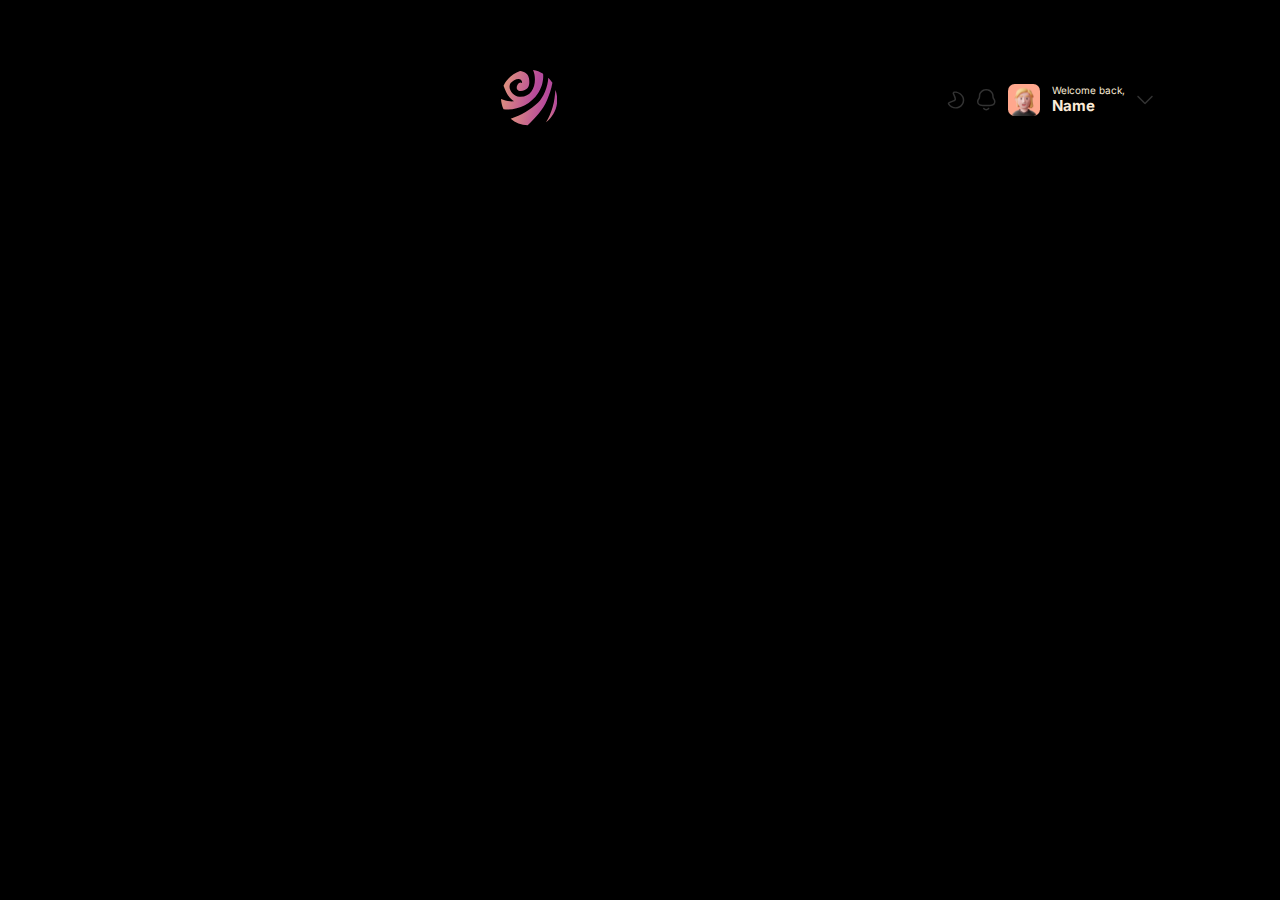
==== index.html @ 0ea274d1 "Add files via upload" ====
<!DOCTYPE html>
<html lang="en">
<head>
    <meta charset="UTF-8">
    <meta http-equiv="X-UA-Compatible" content="IE=edge">
    <meta name="viewport" content="width=device-width, initial-scale=1.0">
    <title>index</title>
    <link rel="stylesheet" href="index.css">
    <link rel="preconnect" href="https://fonts.googleapis.com">
    <link rel="preconnect" href="https://fonts.gstatic.com" crossorigin>
    <link href="https://fonts.googleapis.com/css2?family=Inter:wght@100&display=swap" rel="stylesheet">
</head>
<body>
    <header class="header">
        <div class="logo"><img src="./logo.svg" alt=""></div>
        
        <div class="head_r">
            <img class="editm" src="./mod.svg" alt="">
            <img class="editm" src="notification.svg" alt="">
            <img id="profile" class="editm" src="profile.svg" alt="">
            <div class="editm">
                <p > Welcome back, <br><h2>Name</h2></p>
            </div>
            
            <img class="editm" src="arrow.svg" alt="">
        </div>
    </header>
    




    <script src="index.js"></script>
</body>
</html>
---- index.css ----
* {
    margin: 0;
    padding: 0;
    box-sizing: border-box;
    font-family: 'Inter', sans-serif;   
    background-color: black;
}
.header {
    display: flex;
    padding-right: 15px ;
    padding-left: 15px ;
    justify-content: flex-end;
    align-items: center;
    flex-direction: row;
    /* background-color: aqua; */
    margin-left: 106px;
    margin-top: 70px;
    margin-right: 106px;
}
.head_r {
    /* width: 60px;
    height: 10px; */
    display: flex;
    flex-direction: row;
    justify-content: space-around;
    font-size: 10px;
    /* background-color: brown; */
    color: antiquewhite;
}
.logo {
    width: 60px;
    margin-left: auto;
    margin-right: auto;
    height: 60px;
}
.editm {
    margin-left: 6px;
    margin-right: 6px
}
#profile{
    background-color: #FFA78D;
    border-radius: 6.66px;
}
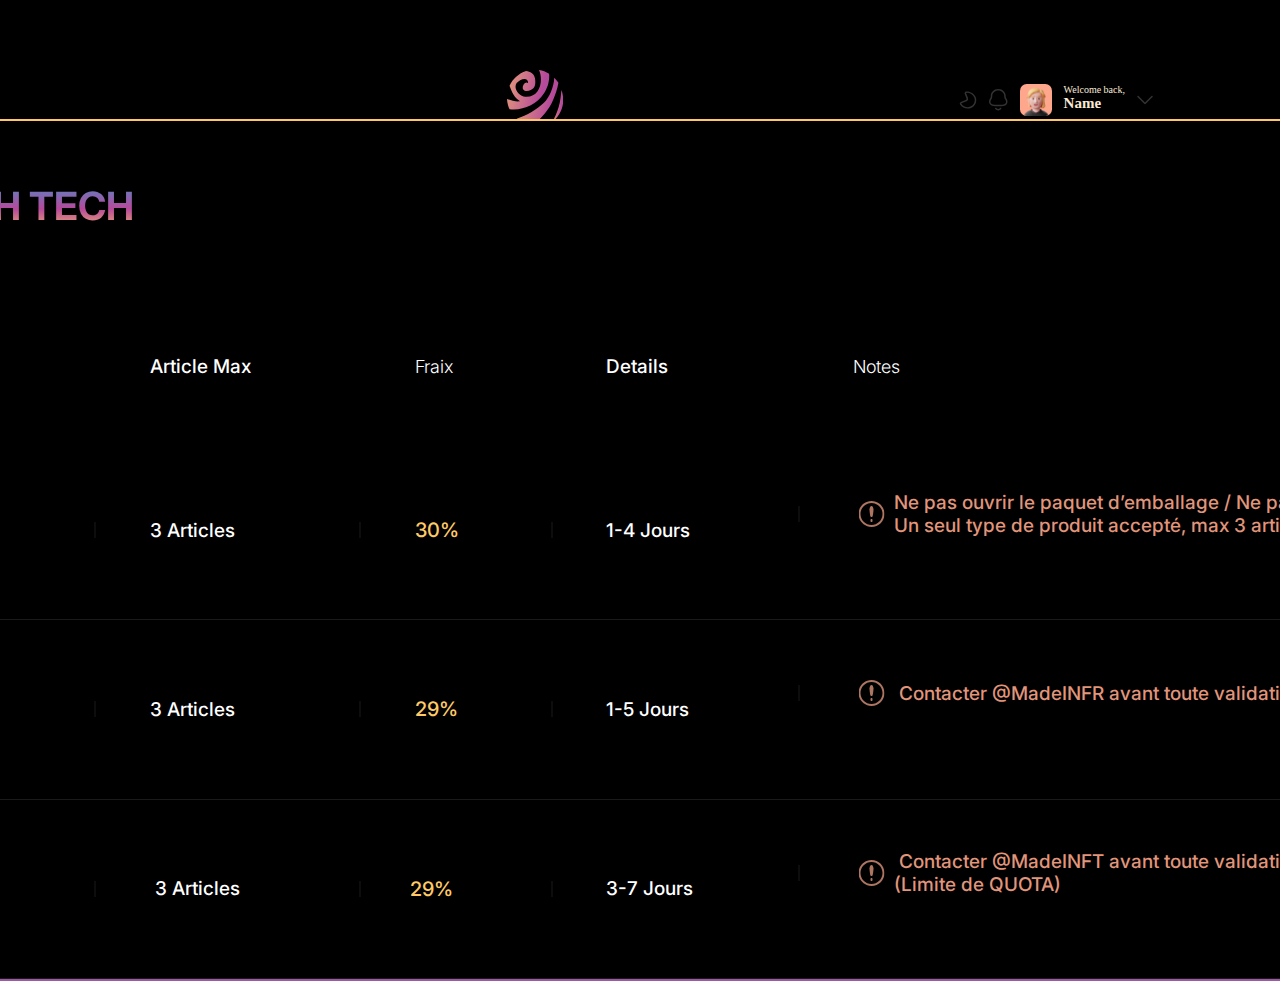
==== commit eb1a8af7: "first push" ====
--- a/index.html
+++ b/index.html
@@ -8,25 +8,65 @@
     <link rel="stylesheet" href="index.css">
     <link rel="preconnect" href="https://fonts.googleapis.com">
     <link rel="preconnect" href="https://fonts.gstatic.com" crossorigin>
-    <link href="https://fonts.googleapis.com/css2?family=Inter:wght@100&display=swap" rel="stylesheet">
+    <link href="https://fonts.googleapis.com/css2?family=Inter&display=swap" rel="stylesheet">
+    <link rel="stylesheet" href="https://cdnjs.cloudflare.com/ajax/libs/font-awesome/4.7.0/css/font-awesome.min.css">
+
 </head>
 <body>
     <header class="header">
         <div class="logo"><img src="./logo.svg" alt=""></div>
-        
         <div class="head_r">
-            <img class="editm" src="./mod.svg" alt="">
+            <img class="editm" src="mod.svg" alt="">
             <img class="editm" src="notification.svg" alt="">
             <img id="profile" class="editm" src="profile.svg" alt="">
             <div class="editm">
                 <p > Welcome back, <br><h2>Name</h2></p>
             </div>
-            
             <img class="editm" src="arrow.svg" alt="">
         </div>
     </header>
-    
-
+    <div class="BHT_parrent">
+        <div class="BHT">
+            <h1 >BOUTIQUES  HIGH TECH</h1>
+            <table class="table">
+            <tbody>
+            <tr>
+            <td class="table_f">&nbsp;Boutique</td>
+            <td class="table_f_e">Limite&nbsp;</td>
+            <td class="table_f">&nbsp;Article Max</td>
+            <td class="table_f_e">&nbsp;Fraix</td>
+            <td class="table_f">&nbsp;Details</td>
+            <td class="table_f_e">&nbsp;Notes</td>
+            </tr>
+            <tr class="border">
+            <td class="s_r1">&nbsp;APPLE</td>
+            <td class="n_color border_l">&nbsp;5 999&euro;</td>
+            <td class="table_f border_l">&nbsp;3 Articles</td>
+            <td class="n_color border_l">&nbsp;30%</td>
+            <td class="table_f border_l">&nbsp;1-4 Jours</td>
+            <td class="table_f notes border_l"><img style="padding: 10px;" src="alert.svg" alt="">Ne pas ouvrir le paquet d&rsquo;emballage / Ne pas allumer le produit<br />Un seul type de produit accept&eacute;, max 3 articles.</td>
+            </tr>
+            <tr class="border">
+            <td class="s_r1">&nbsp;AMAZON.ES</td>
+            <td class="n_color  border_l">8 000&euro;&nbsp;</td>
+            <td class="table_f border_l">&nbsp;3 Articles</td>
+            <td class="n_color border_l">&nbsp;29%</td>
+            <td class="table_f border_l">&nbsp;1-5 Jours</td>
+            <td class="table_f notes border_l"><img style="padding: 10px;" src="alert.svg" alt="">&nbsp;Contacter @MadeINFR avant toute validation de commande</td>
+            </tr>
+            <tr class="border"> 
+            <td class="s_r1">&nbsp;AMAZON.DE</td>
+            <td class="n_color border_l">&nbsp;6 000&euro;</td>
+            <td class="table_f border_l">&nbsp;&nbsp;3 Articles</td>
+            <td class="n_color border_l">29%&nbsp;</td>
+            <td class="table_f border_l">&nbsp;3-7 Jours</td>
+            <td class="table_f notes border_l"><img style="padding: 10px;" src="alert.svg" alt="">&nbsp;Contacter @MadeINFT avant toute validation de commande <br />(Limite de QUOTA)</td>
+            </tr>
+            </tbody>
+            </table>
+            <!-- DivTable.com -->
+        </div>
+    </div>
 
 
 
--- a/index.css
+++ b/index.css
@@ -2,7 +2,7 @@
     margin: 0;
     padding: 0;
     box-sizing: border-box;
-    font-family: 'Inter', sans-serif;   
+    /* font-family: 'Inter', sans-serif;    */
     background-color: black;
 }
 .header {
@@ -40,4 +40,143 @@
 #profile{
     background-color: #FFA78D;
     border-radius: 6.66px;
-}+}
+.BHT {
+    position: relative;
+    padding: 2px;
+    /* justify-content: center;
+    align-items: center; */
+    margin-top: 100px;
+    margin-bottom: 70px;
+    display: inline-block;
+    border-radius: 14px;
+    padding: 0 62px;
+    /* border-width: 2px; */
+    /* border-style: solid; */
+    border: 2px #fff solid;
+    border-image: linear-gradient(180deg, #FDC667 0%, #9D58A6 100%) 1;
+    width: 2279px;
+    height: fit-content;
+    /* border: 2px transparent;
+    border-radius: 5px; */
+    /* background-image: linear-gradient(black, transparent), linear-gradient(180deg, #FDC667 0%, #9D58A6 100%); */
+    /* background-origin: border-box;
+    background-clip: content-box, border-box;*/
+    position: absolute;
+    left: 50%;
+    top: 50%;
+    transform: translate(-50%, -50%);
+  
+  /*
+  margin-left: -25%;
+  margin-top: -25%;
+  */
+
+  /* 
+  */
+  
+  /*
+  Not even necessary really. 
+  e.g. Height could be left out!
+  */
+  /* width: 40%;
+  height: 50%; */
+}
+/* .BHT::before {
+    content: "";
+    width: 100%;
+    height: 100%;
+    background-color: red;
+} */
+
+.BHT h1 {
+    background: -webkit-linear-gradient(90.24deg, #FFCA66 0.21%, #B6499B 49.61%, #5586C5 97.74%);
+    -webkit-background-clip: text;
+    -webkit-text-fill-color: transparent;
+    font-family: 'Inter';
+    font-style: normal;
+    font-weight: 700;
+    font-size: 39px;
+    line-height: 44px;
+    color: #ffff;
+    margin: 10px;
+    padding-right: 15px;
+    padding-left: 15px;
+    margin-left: 117px;
+    margin-top: 63px;
+    margin-bottom: 63px
+}
+.table {
+    width: 100%;
+    height: 688px;
+    color: white;
+    padding-left: 66px;
+    padding-right: 100px;
+    font-size: 20px;
+    border-collapse: collapse;
+    /* display: none; */
+}
+.BHT_parrent {
+    display: flex;
+    width: 100vw;  
+}
+td {
+    padding: 50px;
+    position: relative;
+    text-align: start;
+}
+
+.n_color {
+    color : #FFCA66;
+    font-family: 'Inter';
+    font-style: normal;
+    font-weight: 500;
+    font-size: 20px;
+    line-height: 44px;
+}
+
+.s_r1 {
+    font-family: 'Inter', sans-serif;
+    font-style: normal;
+    font-weight: 600;
+    font-size: 22px;
+    line-height: 44px;
+}
+.table_f {
+    font-family: 'Inter';
+    font-style: normal;
+    font-weight: 500;
+    font-size: 19px;
+}
+
+.table_f_e {
+    font-family: 'Inter';
+    font-style: normal;
+    font-weight: 300;
+    font-size: 18px;    
+}
+.notes {
+    color : #E1957B;
+    display: flex;
+    align-items: center;
+}
+
+.border {
+    border-bottom: 1px solid  rgba(255, 255, 255, 0.1); 
+}
+.border_l {
+
+    /* border-left: 2px solid  rgba(255, 255, 255, 0.1);  */
+}
+.border_l::after {
+    /* border-bottom: 2px solid  rgba(255, 255, 255, 0.1);  */
+    content: "";
+    position: absolute;
+    left: 0;
+    top: 50%;
+    transform: translateY(-50%);
+    width: 1px;
+    height: 16px;
+    background-color: rgba(255, 255, 255, 0.1);
+
+}
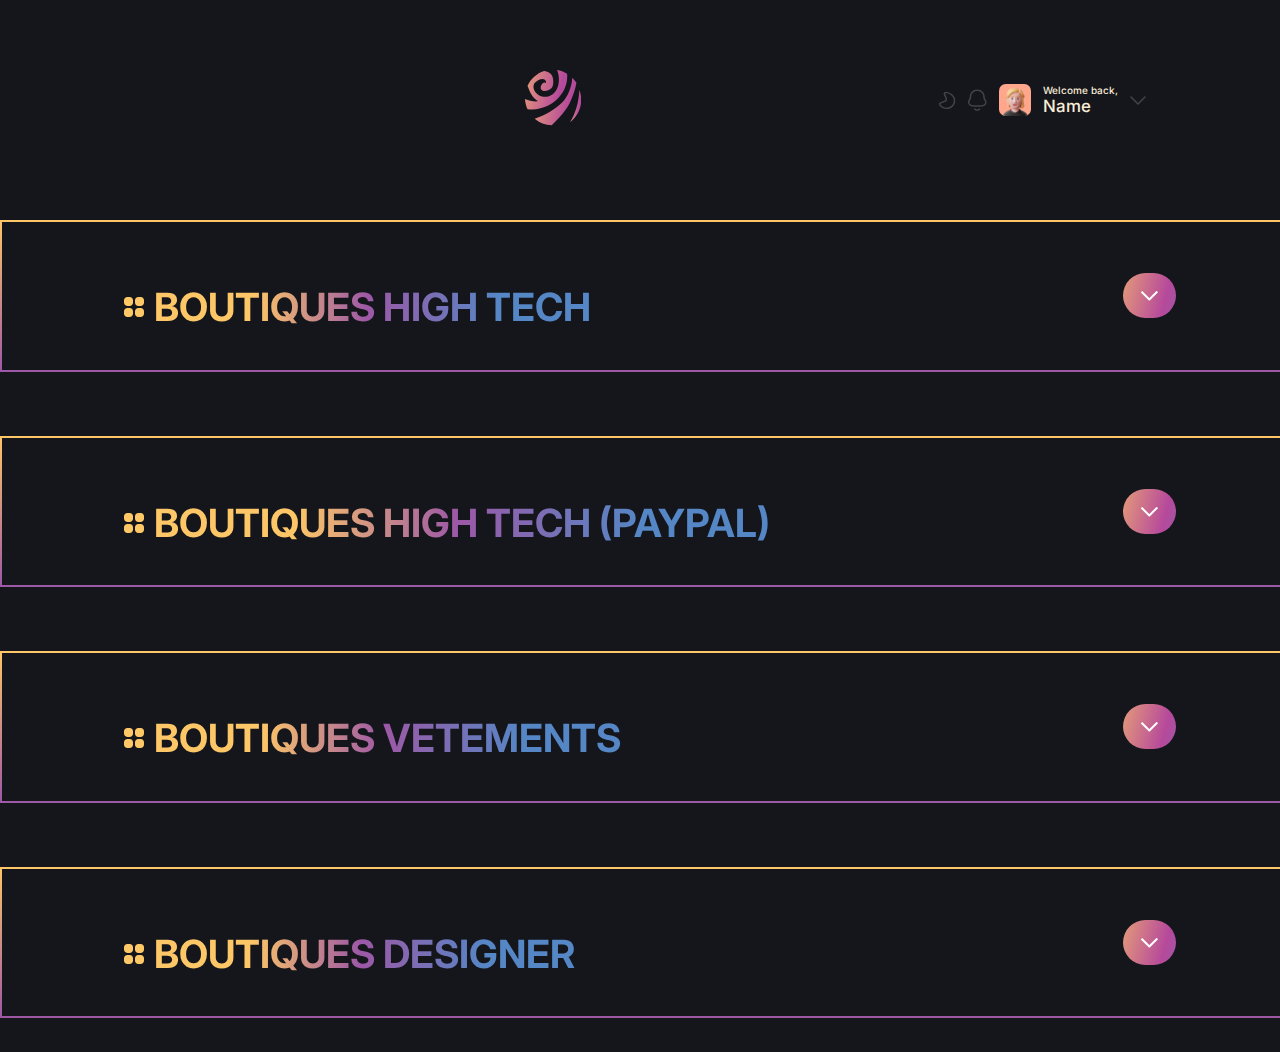
==== commit 379915ea: "okay" ====
--- a/index.html
+++ b/index.html
@@ -13,63 +13,352 @@
 
 </head>
 <body>
-    <header class="header">
-        <div class="logo"><img src="./logo.svg" alt=""></div>
-        <div class="head_r">
-            <img class="editm" src="mod.svg" alt="">
-            <img class="editm" src="notification.svg" alt="">
-            <img id="profile" class="editm" src="profile.svg" alt="">
-            <div class="editm">
-                <p > Welcome back, <br><h2>Name</h2></p>
-            </div>
-            <img class="editm" src="arrow.svg" alt="">
+    <div class="container">
+        <!-- header -->
+        <header class="header">
+            <div style="width: 50px; height: 50px;" class="empty"></div>
+            <div class="logo"><img src="./logo.svg" alt=""></div>
+            <div class="head_r">
+                <img class="editm cursor" src="mod.svg" alt="">
+                <img class="editm  cursor" src="notification.svg" alt="">
+                <img id="profile" class="editm" src="profile.svg" alt="">
+                <div class="editm">
+                    <p> Welcome back, <br><h2>Name</h2></p>
+                </div>
+                <img class="editm cursor" src="arrow.svg" alt="">
+            </div>
+        </header>
+        <div class="BHT_parrent">
+        <!-- content 1 -->
+        <div class="content1">
+            <div class="BHT">
+                <div class="title">
+                    <div class="part1">
+                        <img style="color: yellow;" src="Union.svg" alt="">
+                        <h1 >BOUTIQUES  HIGH TECH</h1>
+                    </div>
+                    <img onclick="displaynone('table1', 'arrow1')"; class="arrow_d" id="arrow1" src="arrowd.svg" alt="" >
+                </div>
+                <!-- first table-->
+                <table class="table" id="table1">
+                    <tbody>
+                        <tr>
+                            <td class="table_f">&nbsp;Boutique</td>
+                            <td class="table_f_e">Limite&nbsp;</td>
+                            <td class="table_f">&nbsp;Article Max</td>
+                            <td class="table_f_e">&nbsp;Fraix</td>
+                            <td class="table_f">&nbsp;Details</td>
+                            <td class="table_f_e">&nbsp;Notes</td>
+                        </tr>
+                            <tr class="border">
+                            <td class="s_r1 border_l">&nbsp;APPLE</td>
+                            <td class="n_color border_l">&nbsp;5 999&euro;</td>
+                            <td class="table_f border_l">&nbsp;3 Articles</td>
+                            <td class="n_color border_l">&nbsp;30%</td>
+                            <td class="table_f border_l">&nbsp;1-4 Jours</td>
+                            <td class="table_f notes"><img style="padding: 10px;" src="alert.svg" alt="">Ne pas ouvrir le paquet d&rsquo;emballage / Ne pas allumer le produit<br />Un seul type de produit accept&eacute;, max 3 articles.</td>
+                        </tr>
+                            <tr class="border">
+                            <td class="s_r1 border_l">&nbsp;AMAZON.ES</td>
+                            <td class="n_color  border_l">8 000&euro;&nbsp;</td>
+                            <td class="table_f border_l">&nbsp;3 Articles</td>
+                            <td class="n_color border_l">&nbsp;29%</td>
+                            <td class="table_f border_l">&nbsp;1-5 Jours</td>
+                            <td class="table_f notes"><img style="padding: 10px;" src="alert.svg" alt="">&nbsp;Contacter @MadeINFR avant toute validation de commande</td>
+                        </tr>
+                            <tr class="border"> 
+                            <td class="s_r1 border_l">&nbsp;AMAZON.DE</td>
+                            <td class="n_color border_l">&nbsp;6 000&euro;</td>
+                            <td class="table_f border_l">&nbsp;&nbsp;3 Articles</td>
+                            <td class="n_color border_l">29%&nbsp;</td>
+                            <td class="table_f border_l">&nbsp;3-7 Jours</td>
+                            <td class="table_f notes"><img style="padding: 10px;" src="alert.svg" alt="">&nbsp;Contacter @MadeINFT avant toute validation de commande <br />(Limite de QUOTA)</td>
+                        </tr>
+                    </tbody>
+                </table>
+            </div>
         </div>
-    </header>
-    <div class="BHT_parrent">
-        <div class="BHT">
-            <h1 >BOUTIQUES  HIGH TECH</h1>
-            <table class="table">
-            <tbody>
-            <tr>
-            <td class="table_f">&nbsp;Boutique</td>
-            <td class="table_f_e">Limite&nbsp;</td>
-            <td class="table_f">&nbsp;Article Max</td>
-            <td class="table_f_e">&nbsp;Fraix</td>
-            <td class="table_f">&nbsp;Details</td>
-            <td class="table_f_e">&nbsp;Notes</td>
-            </tr>
-            <tr class="border">
-            <td class="s_r1">&nbsp;APPLE</td>
-            <td class="n_color border_l">&nbsp;5 999&euro;</td>
-            <td class="table_f border_l">&nbsp;3 Articles</td>
-            <td class="n_color border_l">&nbsp;30%</td>
-            <td class="table_f border_l">&nbsp;1-4 Jours</td>
-            <td class="table_f notes border_l"><img style="padding: 10px;" src="alert.svg" alt="">Ne pas ouvrir le paquet d&rsquo;emballage / Ne pas allumer le produit<br />Un seul type de produit accept&eacute;, max 3 articles.</td>
-            </tr>
-            <tr class="border">
-            <td class="s_r1">&nbsp;AMAZON.ES</td>
-            <td class="n_color  border_l">8 000&euro;&nbsp;</td>
-            <td class="table_f border_l">&nbsp;3 Articles</td>
-            <td class="n_color border_l">&nbsp;29%</td>
-            <td class="table_f border_l">&nbsp;1-5 Jours</td>
-            <td class="table_f notes border_l"><img style="padding: 10px;" src="alert.svg" alt="">&nbsp;Contacter @MadeINFR avant toute validation de commande</td>
-            </tr>
-            <tr class="border"> 
-            <td class="s_r1">&nbsp;AMAZON.DE</td>
-            <td class="n_color border_l">&nbsp;6 000&euro;</td>
-            <td class="table_f border_l">&nbsp;&nbsp;3 Articles</td>
-            <td class="n_color border_l">29%&nbsp;</td>
-            <td class="table_f border_l">&nbsp;3-7 Jours</td>
-            <td class="table_f notes border_l"><img style="padding: 10px;" src="alert.svg" alt="">&nbsp;Contacter @MadeINFT avant toute validation de commande <br />(Limite de QUOTA)</td>
-            </tr>
-            </tbody>
-            </table>
-            <!-- DivTable.com -->
+            
+        <!-- content 2 -->
+            <div class="BHT">
+                <div class="title">
+                    <div class="part1">
+                        <img style="color: yellow;" src="Union.svg" alt="">
+                        <h1 >BOUTIQUES HIGH TECH (PAYPAL)</h1>
+                    </div>
+                    <img onclick="displaynone('table2', 'arrow2')"; class="arrow_d" id="arrow2" src="arrowd.svg" alt="" >
+                </div>
+                <!-- second table-->
+                <table class="table" id="table2">
+                    <tbody>
+                        <tr>
+                            <td class="table_f">&nbsp;Boutique</td>
+                            <td class="table_f_e">Limite&nbsp;</td>
+                            <td class="table_f">&nbsp;Article Max</td>
+                            <td class="table_f_e">&nbsp;Fraix</td>
+                            <td class="table_f">&nbsp;Details</td>
+                            <td class="table_f_e">&nbsp;Notes</td>
+                        </tr>
+                        <tr class="border">
+                            <td class="s_r1 border_l">&nbsp;FNAC</td>
+                            <td class="n_color border_l">No Limit</td>
+                            <td class="table_f border_l">&nbsp;3 Articles</td>
+                            <td class="n_color border_l">&nbsp;35%</td>
+                            <td class="table_f border_l">&nbsp;1-2 mois</td>
+                            <td class="table_f notes2"><img style="padding: 10px;" src="alert.svg" alt="">Contacter en privé (Requis: Avoir deja réaliser un refund)</td>
+                        </tr>
+                        <tr class="border">
+                            <td class="s_r1 border_l">&nbsp;DARTY</td>
+                            <td class="n_color  border_l">No Limit</td>
+                            <td class="table_f border_l">&nbsp;3 Articles</td>
+                            <td class="n_color border_l">&nbsp;35%</td>
+                            <td class="table_f border_l">&nbsp;1-2 mois</td>
+                            <td class="table_f notes2"><img style="padding: 10px;" src="alert.svg" alt="">&nbsp;Contacter en privé (Requis: Avoir deja réaliser un refund)</td>
+                        </tr>
+                        <tr class="border"> 
+                            <td class="s_r1 border_l">&nbsp;LDLC</td>
+                            <td class="n_color border_l">No Limit</td>
+                            <td class="table_f border_l">&nbsp;&nbsp;3 Articles</td>
+                            <td class="n_color border_l">35%&nbsp;</td>
+                            <td class="table_f border_l">&nbsp;1-2 mois</td>
+                            <td class="table_f notes2"><img style="padding: 10px;" src="alert.svg" alt="">&nbsp;Contacter en privé (Requis: Avoir deja réaliser un refund)</td>
+                        </tr>
+                        <tr class="border"> 
+                            <td class="s_r1 border_l">&nbsp;BOULANGER</td>
+                            <td class="n_color border_l">No Limit</td>
+                            <td class="table_f border_l">&nbsp;&nbsp;3 Articles</td>
+                            <td class="n_color border_l">35%&nbsp;</td>
+                            <td class="table_f border_l">&nbsp;1-2 mois</td>
+                            <td class="table_f notes2"><img style="padding: 10px;" src="alert.svg" alt="">&nbsp;Contacter en privé (Requis: Avoir deja réaliser un refund)</td>
+                        </tr>
+                        <tr class="border"> 
+                            <td class="s_r1 border_l">&nbsp;SAMSUNG</td>
+                            <td class="n_color border_l">No Limit</td>
+                            <td class="table_f border_l">&nbsp;&nbsp;3 Articles</td>
+                            <td class="n_color border_l">35%&nbsp;</td>
+                            <td class="table_f border_l">&nbsp;1-2 mois</td>
+                            <td class="table_f notes2"><img style="padding: 10px;" src="alert.svg" alt="">&nbsp;Contacter en privé (Requis: Avoir deja réaliser un refund)</td>
+                        </tr>
+                        <tr class="border"> 
+                            <td class="s_r1 border_l">&nbsp;HP</td>
+                            <td class="n_color border_l">No Limit</td>
+                            <td class="table_f border_l">&nbsp;&nbsp;3 Articles</td>
+                            <td class="n_color border_l">35%&nbsp;</td>
+                            <td class="table_f border_l">&nbsp;1-2 mois</td>
+                            <td class="table_f notes2"><img style="padding: 10px;" src="alert.svg" alt="">&nbsp;Contacter en privé (Requis: Avoir deja réaliser un refund)</td>
+                        </tr>
+                        <tr class="border"> 
+                            <td class="s_r1 border_l">&nbsp;LENOVO</td>
+                            <td class="n_color border_l">No Limit</td>
+                            <td class="table_f border_l">&nbsp;&nbsp;3 Articles</td>
+                            <td class="n_color border_l">35%&nbsp;</td>
+                            <td class="table_f border_l">&nbsp;1-2 mois</td>
+                            <td class="table_f notes2"><img style="padding: 10px;" src="alert.svg" alt="">&nbsp;Contacter en privé (Requis: Avoir deja réaliser un refund)</td>
+                        </tr>
+                        <tr class="border"> 
+                            <td class="s_r1 border_l">&nbsp;NVIDIA</td>
+                            <td class="n_color border_l">No Limit</td>
+                            <td class="table_f border_l">&nbsp;&nbsp;3 Articles</td>
+                            <td class="n_color border_l">35%&nbsp;</td>
+                            <td class="table_f border_l">&nbsp;1-2 mois</td>
+                            <td class="table_f notes2"><img style="padding: 10px;" src="alert.svg" alt="">&nbsp;Contacter en privé (Requis: Avoir deja réaliser un refund)</td>
+                        </tr>
+                    </tbody>
+                </table>
+            </div>
+            <!-- content 3 -->
+            <div class="BHT">
+                <div class="title">
+                    <div class="part1">
+                        <img style="color: yellow;" src="Union.svg" alt="">
+                        <h1 >BOUTIQUES VETEMENTS</h1>
+                    </div>
+                    <img onclick="displaynone('table3', 'arrow3')"; class="arrow_d" id="arrow3" src="arrowd.svg" alt="" >
+                </div>
+                <!-- third table-->
+                <table class="table" id="table3">
+                    <tbody>
+                        <tr>
+                            <td class="table_f">&nbsp;Boutique</td>
+                            <td class="table_f_e">Limite&nbsp;</td>
+                            <td class="table_f">&nbsp;Article Max</td>
+                            <td class="table_f_e">&nbsp;Fraix</td>
+                            <td class="table_f">&nbsp;Details</td>
+                            <td class="table_f_e">&nbsp;Notes</td>
+                        </tr>
+                        <tr class="border">
+                            <td class="s_r1 border_l">&nbsp;Adidas</td>
+                            <td class="n_color border_l">4999€</td>
+                            <td class="table_f border_l">&nbsp;10 Article</td>
+                            <td class="n_color border_l">&nbsp;25%</td>
+                            <td class="table_f border_l">&nbsp;2-3 Semaines</td>
+                            <td class="table_f notes2"><img style="padding: 10px;" src="alert.svg" alt="">Ne pas ouvrir le paquet / Ne pas allumer le produit</td>
+                        </tr>
+                        <tr class="border">
+                            <td class="s_r1 border_l">&nbsp;Lacoste</td>
+                            <td class="n_color  border_l">1499€</td>
+                            <td class="table_f border_l">&nbsp;10 Article</td>
+                            <td class="n_color border_l">&nbsp;30%</td>
+                            <td class="table_f border_l">&nbsp;2-3 Semaines</td>
+                            <td class="table_f notes2"><img style="padding: 10px;" src="alert.svg" alt="">&nbsp;Livraison assurée par UPS, remplir le formulaire quand le colier est en transit.</td>
+                        </tr>
+                        <tr class="border"> 
+                            <td class="s_r1 border_l">&nbsp;Calvin Klein</td>
+                            <td class="n_color border_l">1499€</td>
+                            <td class="table_f border_l">&nbsp;&nbsp;20 Article</td>
+                            <td class="n_color border_l">25%&nbsp;</td>
+                            <td class="table_f border_l">&nbsp;3 Semaines</td>
+                            <td class="table_f notes2"><img style="padding: 10px;" src="alert.svg" alt="">&nbsp;Ne pas ouvrir le paquet / Ne pas allumer le produit</td>
+                        </tr>
+                        <tr class="border"> 
+                            <td class="s_r1 border_l">&nbsp;Hollister</td>
+                            <td class="n_color border_l">1499€</td>
+                            <td class="table_f border_l">&nbsp;&nbsp;20 Article</td>
+                            <td class="n_color border_l">25%&nbsp;</td>
+                            <td class="table_f border_l">&nbsp;1 Semaine</td>
+                            <td class="table_f notes2"><img style="padding: 10px;" src="alert.svg" alt="">&nbsp;Ne pas ouvrir le paquet / Ne pas allumer le produit</td>
+                        </tr>
+                        <tr class="border"> 
+                            <td class="s_r1 border_l">&nbsp;Levi’s</td>
+                            <td class="n_color border_l">1499€</td>
+                            <td class="table_f border_l">&nbsp;&nbsp;20 Article/td>
+                            <td class="n_color border_l">25%&nbsp;</td>
+                            <td class="table_f border_l">&nbsp;2-3 Semaines/td>
+                            <td class="table_f notes2"><img style="padding: 10px;" src="alert.svg" alt="">&nbsp;Ne pas ouvrir le paquet / Ne pas allumer le produit</td>
+                        </tr>
+                        <tr class="border"> 
+                            <td class="s_r1 border_l">&nbsp;Tommy</td>
+                            <td class="n_color border_l">1499€</td>
+                            <td class="table_f border_l">&nbsp;&nbsp;20 Article</td>
+                            <td class="n_color border_l">25%&nbsp;</td>
+                            <td class="table_f border_l">&nbsp;3 Semaines</td>
+                            <td class="table_f notes2"><img style="padding: 10px;" src="alert.svg" alt="">&nbsp;Ne pas ouvrir le paquet / Ne pas allumer le produit</td>
+                        </tr>
+                        <tr class="border"> 
+                            <td class="s_r1 border_l">&nbsp;Shein</td>
+                            <td class="n_color border_l">1999€</td>
+                            <td class="table_f border_l">&nbsp;&nbsp;20 Article</td>
+                            <td class="n_color border_l">25%&nbsp;</td>
+                            <td class="table_f border_l">&nbsp;1 Semaine</td>
+                            <td class="table_f notes2"><img style="padding: 10px;" src="alert.svg" alt="">&nbsp;Ne pas ouvrir le paquet / Ne pas allumer le produit</td>
+                        </tr>
+                        <tr class="border"> 
+                            <td class="s_r1 border_l">&nbsp;Sephora</td>
+                            <td class="n_color border_l">1999€</td>
+                            <td class="table_f border_l">&nbsp;&nbsp;20 Article</td>
+                            <td class="n_color border_l">25%&nbsp;</td>
+                            <td class="table_f border_l">&nbsp;1 Semaine</td>
+                            <td class="table_f notes2"><img style="padding: 10px;" src="alert.svg" alt="">&nbsp;Ne pas ouvrir le paquet / Ne pas allumer le produit</td>
+                        </tr>
+                        <tr class="border"> 
+                            <td class="s_r1 border_l">&nbsp;Vicroria Secret</td>
+                            <td class="n_color border_l">1999€</td>
+                            <td class="table_f border_l">&nbsp;&nbsp;20 Article</td>
+                            <td class="n_color border_l">25%&nbsp;</td>
+                            <td class="table_f border_l">&nbsp;1 Semaine</td>
+                            <td class="table_f notes2"><img style="padding: 10px;" src="alert.svg" alt="">&nbsp;Ne pas ouvrir le paquet / Ne pas allumer le produit</td>
+                        </tr>
+                    </tbody>
+                </table>
+            </div>
+            <!-- content 4 -->
+            <div class="BHT">
+                <div class="title">
+                    <div class="part1">
+                        <img style="color: yellow;" src="Union.svg" alt="">
+                        <h1 >BOUTIQUES DESIGNER</h1>
+                    </div>
+                    <img onclick="displaynone('table4', 'arrow4')"; class="arrow_d" id="arrow4" src="arrowd.svg" alt="" >
+                </div>
+                <!-- table 4-->
+                <table class="table" id="table4">
+                    <tbody>
+                        <tr>
+                            <td class="table_f">&nbsp;Boutique</td>
+                            <td class="table_f_e">Limite&nbsp;</td>
+                            <td class="table_f">&nbsp;Article Max</td>
+                            <td class="table_f_e">&nbsp;Fraix</td>
+                            <td class="table_f">&nbsp;Details</td>
+                            <td class="table_f_e">&nbsp;Notes</td>
+                        </tr>
+                        <tr class="border">
+                            <td class="s_r1 border_l">&nbsp;GUCCI</td>
+                            <td class="n_color border_l">No Limit</td>
+                            <td class="table_f border_l">&nbsp;3 Articles</td>
+                            <td class="n_color border_l">&nbsp;35%</td>
+                            <td class="table_f border_l">&nbsp;1-2 mois</td>
+                            <td class="table_f notes2"><img style="padding: 10px;" src="alert.svg" alt="">Contacter en privé (Requis: Avoir deja réaliser un refund)</td>
+                        </tr>
+                        <tr class="border">
+                            <td class="s_r1 border_l">&nbsp;DIOR</td>
+                            <td class="n_color  border_l">No Limit</td>
+                            <td class="table_f border_l">&nbsp;3 Articles</td>
+                            <td class="n_color border_l">&nbsp;35%</td>
+                            <td class="table_f border_l">&nbsp;1-2 mois</td>
+                            <td class="table_f notes2"><img style="padding: 10px;" src="alert.svg" alt="">&nbsp;Contacter en privé (Requis: Avoir deja réaliser un refund)</td>
+                        </tr>
+                        <tr class="border"> 
+                            <td class="s_r1 border_l">&nbsp;LOUIS VUITTON</td>
+                            <td class="n_color border_l">No Limit</td>
+                            <td class="table_f border_l">&nbsp;&nbsp;3 Articles</td>
+                            <td class="n_color border_l">35%&nbsp;</td>
+                            <td class="table_f border_l">&nbsp;1-2 mois</td>
+                            <td class="table_f notes2"><img style="padding: 10px;" src="alert.svg" alt="">&nbsp;Contacter en privé (Requis: Avoir deja réaliser un refund)</td>
+                        </tr>
+                        <tr class="border"> 
+                            <td class="s_r1 border_l">&nbsp;PRADA</td>
+                            <td class="n_color border_l">No Limit</td>
+                            <td class="table_f border_l">&nbsp;&nbsp;3 Articles</td>
+                            <td class="n_color border_l">35%&nbsp;</td>
+                            <td class="table_f border_l">&nbsp;1-2 mois</td>
+                            <td class="table_f notes2"><img style="padding: 10px;" src="alert.svg" alt="">&nbsp;Contacter en privé (Requis: Avoir deja réaliser un refund)</td>
+                        </tr>
+                        <tr class="border"> 
+                            <td class="s_r1 border_l">&nbsp;HERMES</td>
+                            <td class="n_color border_l">No Limit</td>
+                            <td class="table_f border_l">&nbsp;&nbsp;3 Articles</td>
+                            <td class="n_color border_l">35%&nbsp;</td>
+                            <td class="table_f border_l">&nbsp;1-2 mois</td>
+                            <td class="table_f notes2"><img style="padding: 10px;" src="alert.svg" alt="">&nbsp;Contacter en privé (Requis: Avoir deja réaliser un refund)</td>
+                        </tr>
+                        <tr class="border"> 
+                            <td class="s_r1 border_l">&nbsp;CARTIER</td>
+                            <td class="n_color border_l">No Limit</td>
+                            <td class="table_f border_l">&nbsp;&nbsp;3 Articles</td>
+                            <td class="n_color border_l">35%&nbsp;</td>
+                            <td class="table_f border_l">&nbsp;1-2 mois</td>
+                            <td class="table_f notes2"><img style="padding: 10px;" src="alert.svg" alt="">&nbsp;Contacter en privé (Requis: Avoir deja réaliser un refund)</td>
+                        </tr>
+                        <tr class="border"> 
+                            <td class="s_r1 border_l">&nbsp;MONCLER</td>
+                            <td class="n_color border_l">No Limit</td>
+                            <td class="table_f border_l">&nbsp;&nbsp;3 Articles</td>
+                            <td class="n_color border_l">35%&nbsp;</td>
+                            <td class="table_f border_l">&nbsp;1-2 mois</td>
+                            <td class="table_f notes2"><img style="padding: 10px;" src="alert.svg" alt="">&nbsp;Contacter en privé (Requis: Avoir deja réaliser un refund)</td>
+                        </tr>
+                        <tr class="border"> 
+                            <td class="s_r1 border_l">&nbsp;GIVENCHY</td>
+                            <td class="n_color border_l">No Limit</td>
+                            <td class="table_f border_l">&nbsp;&nbsp;3 Articles</td>
+                            <td class="n_color border_l">35%&nbsp;</td>
+                            <td class="table_f border_l">&nbsp;1-2 mois</td>
+                            <td class="table_f notes2"><img style="padding: 10px;" src="alert.svg" alt="">&nbsp;Contacter en privé (Requis: Avoir deja réaliser un refund)</td>
+                        </tr>
+                        <tr class="border"> 
+                            <td class="s_r1 border_l">&nbsp;CHANNEL</td>
+                            <td class="n_color border_l">No Limit</td>
+                            <td class="table_f border_l">&nbsp;&nbsp;3 Articles</td>
+                            <td class="n_color border_l">35%&nbsp;</td>
+                            <td class="table_f border_l">&nbsp;1-2 mois</td>
+                            <td class="table_f notes2"><img style="padding: 10px;" src="alert.svg" alt="">&nbsp;Contacter en privé (Requis: Avoir deja réaliser un refund)</td>
+                        </tr>
+                    </tbody>
+                </table>
+            </div>
         </div>
     </div>
-
-
-
+    <!-- script -->
     <script src="index.js"></script>
 </body>
 </html>--- a/index.css
+++ b/index.css
@@ -3,28 +3,28 @@
     padding: 0;
     box-sizing: border-box;
     /* font-family: 'Inter', sans-serif;    */
-    background-color: black;
+    background-color: #14161B;
+}
+.container {
+    display: flex;
+    flex-direction: column;
 }
 .header {
-    display: flex;
-    padding-right: 15px ;
-    padding-left: 15px ;
-    justify-content: flex-end;
+    width: 80%;
+    margin-left: auto;
+    margin-right: auto;
+    display: flex;
+    justify-content: space-between;
     align-items: center;
     flex-direction: row;
-    /* background-color: aqua; */
-    margin-left: 106px;
     margin-top: 70px;
-    margin-right: 106px;
+    margin-bottom: 60px;
 }
 .head_r {
-    /* width: 60px;
-    height: 10px; */
     display: flex;
     flex-direction: row;
     justify-content: space-around;
     font-size: 10px;
-    /* background-color: brown; */
     color: antiquewhite;
 }
 .logo {
@@ -35,62 +35,51 @@
 }
 .editm {
     margin-left: 6px;
-    margin-right: 6px
-}
+    margin-right: 6px;
+}
+.cursor {
+    cursor: pointer;
+}
+.editm p{
+    font-family: 'Inter';
+    font-style: normal;
+    font-weight: 500;
+    font-size: 10px;
+    line-height: 12px;
+}
+
+.editm h2 {
+    font-family: 'Inter';
+    font-style: normal;
+    font-weight: 500;
+    font-size: 17px;
+    line-height: 21px;
+}
+
 #profile{
+    height: fit-content;
     background-color: #FFA78D;
     border-radius: 6.66px;
 }
 .BHT {
     position: relative;
     padding: 2px;
-    /* justify-content: center;
-    align-items: center; */
-    margin-top: 100px;
-    margin-bottom: 70px;
+    margin-top: 30px;
+    margin-bottom: 34px;
     display: inline-block;
     border-radius: 14px;
     padding: 0 62px;
-    /* border-width: 2px; */
-    /* border-style: solid; */
     border: 2px #fff solid;
     border-image: linear-gradient(180deg, #FDC667 0%, #9D58A6 100%) 1;
-    width: 2279px;
     height: fit-content;
-    /* border: 2px transparent;
-    border-radius: 5px; */
-    /* background-image: linear-gradient(black, transparent), linear-gradient(180deg, #FDC667 0%, #9D58A6 100%); */
-    /* background-origin: border-box;
-    background-clip: content-box, border-box;*/
-    position: absolute;
-    left: 50%;
-    top: 50%;
-    transform: translate(-50%, -50%);
-  
-  /*
-  margin-left: -25%;
-  margin-top: -25%;
-  */
-
-  /* 
-  */
-  
-  /*
-  Not even necessary really. 
-  e.g. Height could be left out!
-  */
-  /* width: 40%;
-  height: 50%; */
-}
-/* .BHT::before {
-    content: "";
+    position: relative;
+    margin-left: auto;
+    margin-right: auto;
     width: 100%;
-    height: 100%;
-    background-color: red;
-} */
+}
 
 .BHT h1 {
-    background: -webkit-linear-gradient(90.24deg, #FFCA66 0.21%, #B6499B 49.61%, #5586C5 97.74%);
+    background-image : linear-gradient(90deg, rgba(253,198,103,1) 23%, rgba(157,88,166,1) 49%, rgba(85,134,197,1) 79%);
     -webkit-background-clip: text;
     -webkit-text-fill-color: transparent;
     font-family: 'Inter';
@@ -99,12 +88,16 @@
     font-size: 39px;
     line-height: 44px;
     color: #ffff;
+    margin-left: 10px;
+    
+}
+.part1 {
     margin: 10px;
     padding-right: 15px;
-    padding-left: 15px;
-    margin-left: 117px;
     margin-top: 63px;
-    margin-bottom: 63px
+    margin-bottom: 40px;
+    display: flex;
+
 }
 .table {
     width: 100%;
@@ -114,11 +107,26 @@
     padding-right: 100px;
     font-size: 20px;
     border-collapse: collapse;
-    /* display: none; */
+}
+
+#table1 {
+    visibility :collapse;
+}
+#table2 {
+    visibility :collapse;
+}
+#table3 {
+    visibility :collapse;
+}
+#table4 {
+    visibility :collapse;
 }
 .BHT_parrent {
-    display: flex;
-    width: 100vw;  
+    margin-left: auto;
+    margin-right: auto;
+    display: flex;
+    flex-direction: column;
+    width: fit-content;  
 }
 td {
     padding: 50px;
@@ -159,20 +167,28 @@
     color : #E1957B;
     display: flex;
     align-items: center;
+    left: 50%;
+    top: 50%;
+    transform: translate(-50%, -50%);
+    
+}
+.notes2 {
+    color : #E1957B;
+    display: flex;
+    align-items: center;
+    left: 50%;
+    top: 50%;
+    transform: translate(-50%);
+    
 }
 
 .border {
     border-bottom: 1px solid  rgba(255, 255, 255, 0.1); 
 }
-.border_l {
-
-    /* border-left: 2px solid  rgba(255, 255, 255, 0.1);  */
-}
 .border_l::after {
-    /* border-bottom: 2px solid  rgba(255, 255, 255, 0.1);  */
     content: "";
     position: absolute;
-    left: 0;
+    right: 0;
     top: 50%;
     transform: translateY(-50%);
     width: 1px;
@@ -180,3 +196,18 @@
     background-color: rgba(255, 255, 255, 0.1);
 
 }
+.title {
+    display: flex;
+    justify-content: space-between;
+    width: 100%;
+    height: auto;
+    margin-left: 50px;
+    align-items: center;
+}
+.arrow_d {
+    cursor: pointer;
+    margin-right: 100px;
+    padding: 17px;
+    background-image: linear-gradient(104.01deg, #FFCA66 -44.48%, #B6499B 76.11%, #5586C5 193.6%);
+    border-radius: 50px;
+}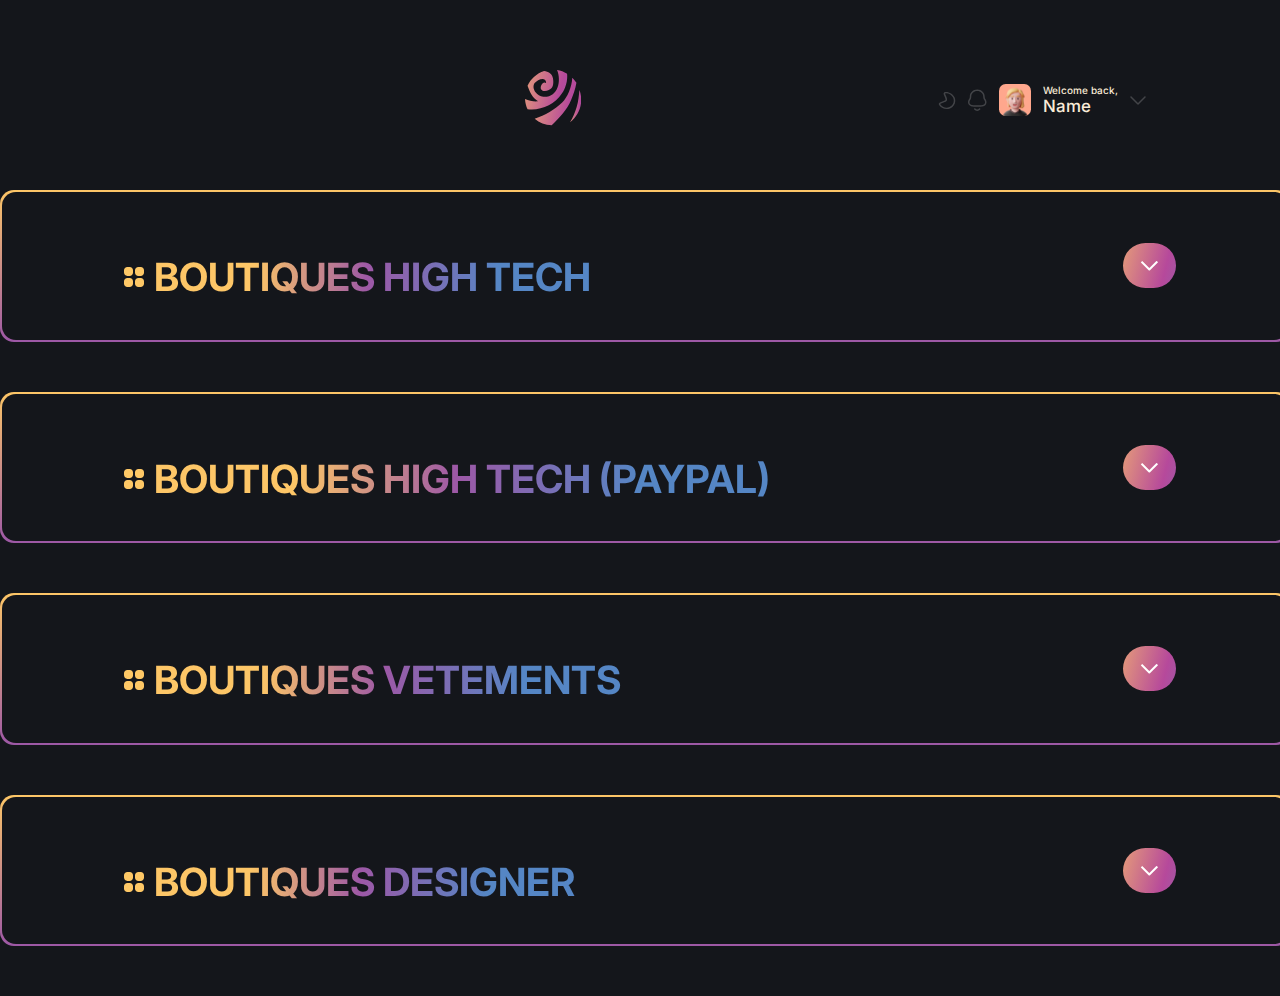
==== commit b4f6c884: "oh" ====
--- a/index.html
+++ b/index.html
@@ -30,7 +30,7 @@
         </header>
         <div class="BHT_parrent">
         <!-- content 1 -->
-        <div class="content1">
+        <div class="content">
             <div class="BHT">
                 <div class="title">
                     <div class="part1">
@@ -78,8 +78,8 @@
                 </table>
             </div>
         </div>
-            
         <!-- content 2 -->
+        <div class="content">
             <div class="BHT">
                 <div class="title">
                     <div class="part1">
@@ -166,8 +166,9 @@
                     </tbody>
                 </table>
             </div>
+        </div>
             <!-- content 3 -->
-            <div class="BHT">
+            <div class="content"><div class="BHT">
                 <div class="title">
                     <div class="part1">
                         <img style="color: yellow;" src="Union.svg" alt="">
@@ -260,101 +261,103 @@
                         </tr>
                     </tbody>
                 </table>
-            </div>
+            </div></div>
             <!-- content 4 -->
-            <div class="BHT">
-                <div class="title">
-                    <div class="part1">
-                        <img style="color: yellow;" src="Union.svg" alt="">
-                        <h1 >BOUTIQUES DESIGNER</h1>
+            <div class="content">
+                <div class="BHT">
+                    <div class="title">
+                        <div class="part1">
+                            <img style="color: yellow;" src="Union.svg" alt="">
+                            <h1 >BOUTIQUES DESIGNER</h1>
+                        </div>
+                        <img onclick="displaynone('table4', 'arrow4')"; class="arrow_d" id="arrow4" src="arrowd.svg" alt="" >
                     </div>
-                    <img onclick="displaynone('table4', 'arrow4')"; class="arrow_d" id="arrow4" src="arrowd.svg" alt="" >
-                </div>
-                <!-- table 4-->
-                <table class="table" id="table4">
-                    <tbody>
-                        <tr>
-                            <td class="table_f">&nbsp;Boutique</td>
-                            <td class="table_f_e">Limite&nbsp;</td>
-                            <td class="table_f">&nbsp;Article Max</td>
-                            <td class="table_f_e">&nbsp;Fraix</td>
-                            <td class="table_f">&nbsp;Details</td>
-                            <td class="table_f_e">&nbsp;Notes</td>
-                        </tr>
-                        <tr class="border">
-                            <td class="s_r1 border_l">&nbsp;GUCCI</td>
-                            <td class="n_color border_l">No Limit</td>
-                            <td class="table_f border_l">&nbsp;3 Articles</td>
-                            <td class="n_color border_l">&nbsp;35%</td>
-                            <td class="table_f border_l">&nbsp;1-2 mois</td>
-                            <td class="table_f notes2"><img style="padding: 10px;" src="alert.svg" alt="">Contacter en privé (Requis: Avoir deja réaliser un refund)</td>
-                        </tr>
-                        <tr class="border">
-                            <td class="s_r1 border_l">&nbsp;DIOR</td>
-                            <td class="n_color  border_l">No Limit</td>
-                            <td class="table_f border_l">&nbsp;3 Articles</td>
-                            <td class="n_color border_l">&nbsp;35%</td>
-                            <td class="table_f border_l">&nbsp;1-2 mois</td>
-                            <td class="table_f notes2"><img style="padding: 10px;" src="alert.svg" alt="">&nbsp;Contacter en privé (Requis: Avoir deja réaliser un refund)</td>
-                        </tr>
-                        <tr class="border"> 
-                            <td class="s_r1 border_l">&nbsp;LOUIS VUITTON</td>
-                            <td class="n_color border_l">No Limit</td>
-                            <td class="table_f border_l">&nbsp;&nbsp;3 Articles</td>
-                            <td class="n_color border_l">35%&nbsp;</td>
-                            <td class="table_f border_l">&nbsp;1-2 mois</td>
-                            <td class="table_f notes2"><img style="padding: 10px;" src="alert.svg" alt="">&nbsp;Contacter en privé (Requis: Avoir deja réaliser un refund)</td>
-                        </tr>
-                        <tr class="border"> 
-                            <td class="s_r1 border_l">&nbsp;PRADA</td>
-                            <td class="n_color border_l">No Limit</td>
-                            <td class="table_f border_l">&nbsp;&nbsp;3 Articles</td>
-                            <td class="n_color border_l">35%&nbsp;</td>
-                            <td class="table_f border_l">&nbsp;1-2 mois</td>
-                            <td class="table_f notes2"><img style="padding: 10px;" src="alert.svg" alt="">&nbsp;Contacter en privé (Requis: Avoir deja réaliser un refund)</td>
-                        </tr>
-                        <tr class="border"> 
-                            <td class="s_r1 border_l">&nbsp;HERMES</td>
-                            <td class="n_color border_l">No Limit</td>
-                            <td class="table_f border_l">&nbsp;&nbsp;3 Articles</td>
-                            <td class="n_color border_l">35%&nbsp;</td>
-                            <td class="table_f border_l">&nbsp;1-2 mois</td>
-                            <td class="table_f notes2"><img style="padding: 10px;" src="alert.svg" alt="">&nbsp;Contacter en privé (Requis: Avoir deja réaliser un refund)</td>
-                        </tr>
-                        <tr class="border"> 
-                            <td class="s_r1 border_l">&nbsp;CARTIER</td>
-                            <td class="n_color border_l">No Limit</td>
-                            <td class="table_f border_l">&nbsp;&nbsp;3 Articles</td>
-                            <td class="n_color border_l">35%&nbsp;</td>
-                            <td class="table_f border_l">&nbsp;1-2 mois</td>
-                            <td class="table_f notes2"><img style="padding: 10px;" src="alert.svg" alt="">&nbsp;Contacter en privé (Requis: Avoir deja réaliser un refund)</td>
-                        </tr>
-                        <tr class="border"> 
-                            <td class="s_r1 border_l">&nbsp;MONCLER</td>
-                            <td class="n_color border_l">No Limit</td>
-                            <td class="table_f border_l">&nbsp;&nbsp;3 Articles</td>
-                            <td class="n_color border_l">35%&nbsp;</td>
-                            <td class="table_f border_l">&nbsp;1-2 mois</td>
-                            <td class="table_f notes2"><img style="padding: 10px;" src="alert.svg" alt="">&nbsp;Contacter en privé (Requis: Avoir deja réaliser un refund)</td>
-                        </tr>
-                        <tr class="border"> 
-                            <td class="s_r1 border_l">&nbsp;GIVENCHY</td>
-                            <td class="n_color border_l">No Limit</td>
-                            <td class="table_f border_l">&nbsp;&nbsp;3 Articles</td>
-                            <td class="n_color border_l">35%&nbsp;</td>
-                            <td class="table_f border_l">&nbsp;1-2 mois</td>
-                            <td class="table_f notes2"><img style="padding: 10px;" src="alert.svg" alt="">&nbsp;Contacter en privé (Requis: Avoir deja réaliser un refund)</td>
-                        </tr>
-                        <tr class="border"> 
-                            <td class="s_r1 border_l">&nbsp;CHANNEL</td>
-                            <td class="n_color border_l">No Limit</td>
-                            <td class="table_f border_l">&nbsp;&nbsp;3 Articles</td>
-                            <td class="n_color border_l">35%&nbsp;</td>
-                            <td class="table_f border_l">&nbsp;1-2 mois</td>
-                            <td class="table_f notes2"><img style="padding: 10px;" src="alert.svg" alt="">&nbsp;Contacter en privé (Requis: Avoir deja réaliser un refund)</td>
-                        </tr>
-                    </tbody>
-                </table>
+                    <!-- table 4-->
+                    <table class="table" id="table4">
+                        <tbody>
+                            <tr>
+                                <td class="table_f">&nbsp;Boutique</td>
+                                <td class="table_f_e">Limite&nbsp;</td>
+                                <td class="table_f">&nbsp;Article Max</td>
+                                <td class="table_f_e">&nbsp;Fraix</td>
+                                <td class="table_f">&nbsp;Details</td>
+                                <td class="table_f_e">&nbsp;Notes</td>
+                            </tr>
+                            <tr class="border">
+                                <td class="s_r1 border_l">&nbsp;GUCCI</td>
+                                <td class="n_color border_l">No Limit</td>
+                                <td class="table_f border_l">&nbsp;3 Articles</td>
+                                <td class="n_color border_l">&nbsp;35%</td>
+                                <td class="table_f border_l">&nbsp;1-2 mois</td>
+                                <td class="table_f notes2"><img style="padding: 10px;" src="alert.svg" alt="">Contacter en privé (Requis: Avoir deja réaliser un refund)</td>
+                            </tr>
+                            <tr class="border">
+                                <td class="s_r1 border_l">&nbsp;DIOR</td>
+                                <td class="n_color  border_l">No Limit</td>
+                                <td class="table_f border_l">&nbsp;3 Articles</td>
+                                <td class="n_color border_l">&nbsp;35%</td>
+                                <td class="table_f border_l">&nbsp;1-2 mois</td>
+                                <td class="table_f notes2"><img style="padding: 10px;" src="alert.svg" alt="">&nbsp;Contacter en privé (Requis: Avoir deja réaliser un refund)</td>
+                            </tr>
+                            <tr class="border"> 
+                                <td class="s_r1 border_l">&nbsp;LOUIS VUITTON</td>
+                                <td class="n_color border_l">No Limit</td>
+                                <td class="table_f border_l">&nbsp;&nbsp;3 Articles</td>
+                                <td class="n_color border_l">35%&nbsp;</td>
+                                <td class="table_f border_l">&nbsp;1-2 mois</td>
+                                <td class="table_f notes2"><img style="padding: 10px;" src="alert.svg" alt="">&nbsp;Contacter en privé (Requis: Avoir deja réaliser un refund)</td>
+                            </tr>
+                            <tr class="border"> 
+                                <td class="s_r1 border_l">&nbsp;PRADA</td>
+                                <td class="n_color border_l">No Limit</td>
+                                <td class="table_f border_l">&nbsp;&nbsp;3 Articles</td>
+                                <td class="n_color border_l">35%&nbsp;</td>
+                                <td class="table_f border_l">&nbsp;1-2 mois</td>
+                                <td class="table_f notes2"><img style="padding: 10px;" src="alert.svg" alt="">&nbsp;Contacter en privé (Requis: Avoir deja réaliser un refund)</td>
+                            </tr>
+                            <tr class="border"> 
+                                <td class="s_r1 border_l">&nbsp;HERMES</td>
+                                <td class="n_color border_l">No Limit</td>
+                                <td class="table_f border_l">&nbsp;&nbsp;3 Articles</td>
+                                <td class="n_color border_l">35%&nbsp;</td>
+                                <td class="table_f border_l">&nbsp;1-2 mois</td>
+                                <td class="table_f notes2"><img style="padding: 10px;" src="alert.svg" alt="">&nbsp;Contacter en privé (Requis: Avoir deja réaliser un refund)</td>
+                            </tr>
+                            <tr class="border"> 
+                                <td class="s_r1 border_l">&nbsp;CARTIER</td>
+                                <td class="n_color border_l">No Limit</td>
+                                <td class="table_f border_l">&nbsp;&nbsp;3 Articles</td>
+                                <td class="n_color border_l">35%&nbsp;</td>
+                                <td class="table_f border_l">&nbsp;1-2 mois</td>
+                                <td class="table_f notes2"><img style="padding: 10px;" src="alert.svg" alt="">&nbsp;Contacter en privé (Requis: Avoir deja réaliser un refund)</td>
+                            </tr>
+                            <tr class="border"> 
+                                <td class="s_r1 border_l">&nbsp;MONCLER</td>
+                                <td class="n_color border_l">No Limit</td>
+                                <td class="table_f border_l">&nbsp;&nbsp;3 Articles</td>
+                                <td class="n_color border_l">35%&nbsp;</td>
+                                <td class="table_f border_l">&nbsp;1-2 mois</td>
+                                <td class="table_f notes2"><img style="padding: 10px;" src="alert.svg" alt="">&nbsp;Contacter en privé (Requis: Avoir deja réaliser un refund)</td>
+                            </tr>
+                            <tr class="border"> 
+                                <td class="s_r1 border_l">&nbsp;GIVENCHY</td>
+                                <td class="n_color border_l">No Limit</td>
+                                <td class="table_f border_l">&nbsp;&nbsp;3 Articles</td>
+                                <td class="n_color border_l">35%&nbsp;</td>
+                                <td class="table_f border_l">&nbsp;1-2 mois</td>
+                                <td class="table_f notes2"><img style="padding: 10px;" src="alert.svg" alt="">&nbsp;Contacter en privé (Requis: Avoir deja réaliser un refund)</td>
+                            </tr>
+                            <tr class="border"> 
+                                <td class="s_r1 border_l">&nbsp;CHANNEL</td>
+                                <td class="n_color border_l">No Limit</td>
+                                <td class="table_f border_l">&nbsp;&nbsp;3 Articles</td>
+                                <td class="n_color border_l">35%&nbsp;</td>
+                                <td class="table_f border_l">&nbsp;1-2 mois</td>
+                                <td class="table_f notes2"><img style="padding: 10px;" src="alert.svg" alt="">&nbsp;Contacter en privé (Requis: Avoir deja réaliser un refund)</td>
+                            </tr>
+                        </tbody>
+                    </table>
+                </div>
             </div>
         </div>
     </div>
--- a/index.css
+++ b/index.css
@@ -64,13 +64,13 @@
 .BHT {
     position: relative;
     padding: 2px;
-    margin-top: 30px;
-    margin-bottom: 34px;
+    /* margin-top: 30px;
+    margin-bottom: 34px; */
     display: inline-block;
     border-radius: 14px;
     padding: 0 62px;
-    border: 2px #fff solid;
-    border-image: linear-gradient(180deg, #FDC667 0%, #9D58A6 100%) 1;
+    /* border: 2px #fff solid;
+    border-image: linear-gradient(180deg, #FDC667 0%, #9D58A6 100%) 1; */
     height: fit-content;
     position: relative;
     margin-left: auto;
@@ -210,4 +210,11 @@
     padding: 17px;
     background-image: linear-gradient(104.01deg, #FFCA66 -44.48%, #B6499B 76.11%, #5586C5 193.6%);
     border-radius: 50px;
+}
+.content {
+    width: 100%;
+    background-image: linear-gradient(180deg, #FDC667 0%, #9D58A6 100%) ;
+    padding: 2px;
+    border-radius: 14px;
+    margin-bottom: 50px;
 }